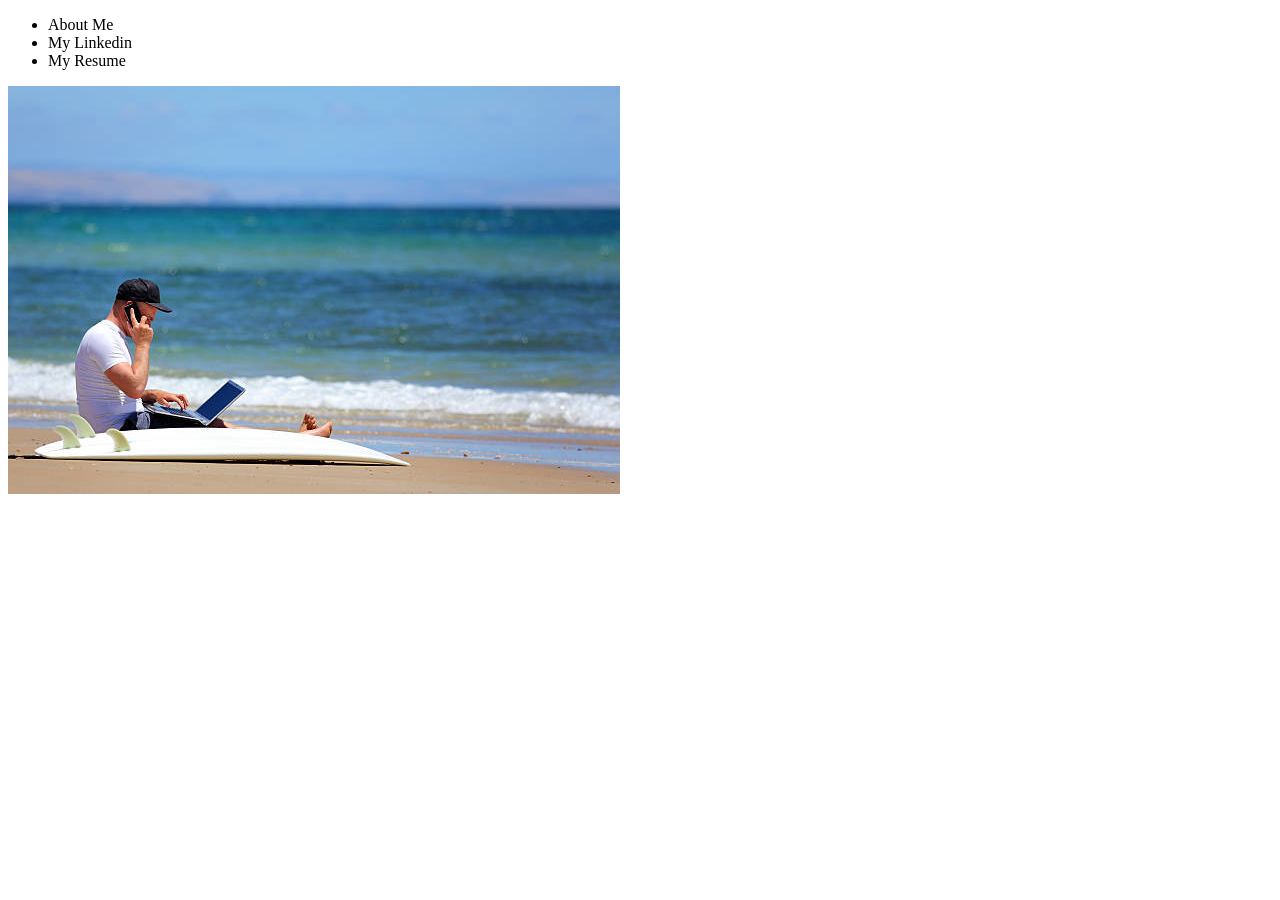
==== index.html @ b5cefdc2 "Add files via upload" ====
<!DOCTYPE html>
<html lang="en">
<head>
    <meta charset="UTF-8">
    <meta name="viewport" content="width=device-width, initial-scale=1.0">
    <title>Portfólio</title>
    <link rel="stylesheet" href="style.css">
</head>
<body>
    <header>
        <ul>
            <li>About Me</li>
            <li>My Linkedin</li>
            <li>My Resume</li>
        </ul>
    </header>
    <main>
        <img src="/fotoportfolio.jpg" alt="Homem na praia com computador e prancha de surf ao lado."/>
    </main>
</body>
</html>
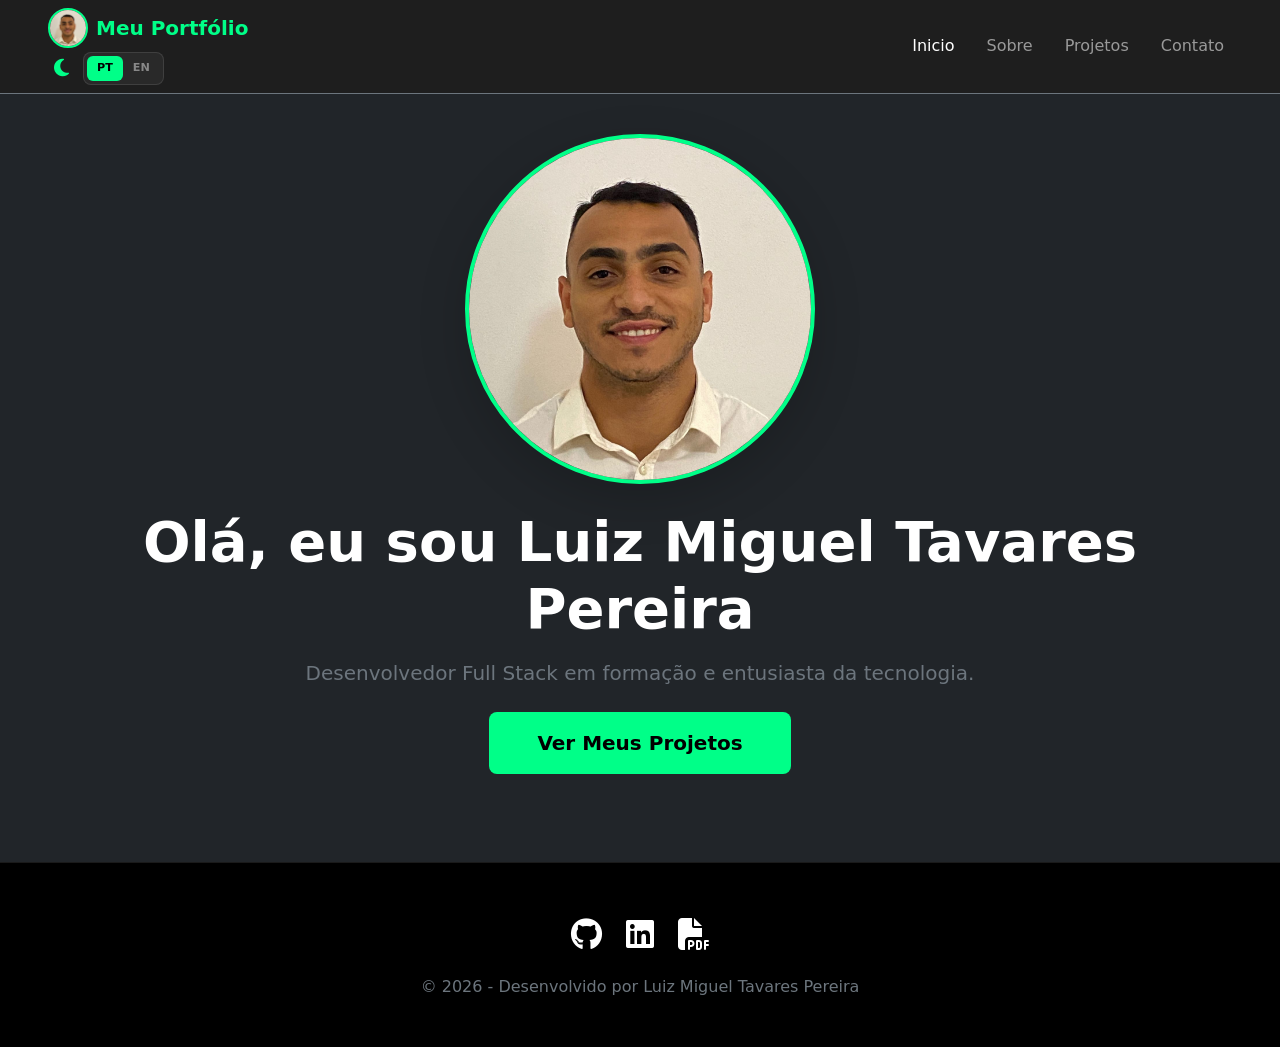
==== commit c63b056b: "First commit of the project" ====
--- a/index.html
+++ b/index.html
@@ -1,21 +1,108 @@
-<!DOCTYPE html>
-<html lang="en">
-<head>
-    <meta charset="UTF-8">
-    <meta name="viewport" content="width=device-width, initial-scale=1.0">
-    <title>Portfólio</title>
-    <link rel="stylesheet" href="style.css">
-</head>
-<body>
-    <header>
-        <ul>
-            <li>About Me</li>
-            <li>My Linkedin</li>
-            <li>My Resume</li>
-        </ul>
-    </header>
-    <main>
-        <img src="/fotoportfolio.jpg" alt="Homem na praia com computador e prancha de surf ao lado."/>
-    </main>
-</body>
+<!DOCTYPE html>
+<html lang="pt-br">
+<head>
+    <meta charset="UTF-8">
+    <meta name="viewport" content="width=device-width, initial-scale=1.0">
+    <link href="https://cdn.jsdelivr.net/npm/bootstrap@5.3.3/dist/css/bootstrap.min.css" rel="stylesheet">
+    <link rel="stylesheet" href="https://cdnjs.cloudflare.com/ajax/libs/font-awesome/6.5.1/css/all.min.css">
+    <link rel="stylesheet" href="./Style/style.css">
+    <title data-pt="Inicio | Portfólio" data-en="Home | Portfolio">Inicio | Portfólio</title>
+</head>
+<body class="bg-dark text-white">
+    <header>
+        <nav class="navbar navbar-expand-lg navbar-dark bg-dark-custom sticky-top border-bottom border-secondary">
+            <div class="container-fluid px-lg-5">
+                
+                <div class="d-flex flex-column align-items-start">
+                    <div class="d-flex align-items-center gap-2">
+                        <div class="foto-perfil-nav">
+                            <img src="/img/Foto de perfil.jpg" alt="Luiz Miguel" style="width: 40px; height: 40px; border-radius: 50%; object-fit: cover; border: 2px solid #00ff88;">
+                        </div>
+                        <a class="navbar-brand fw-bold text-neon m-0" href="#" data-pt="Meu Portfólio" data-en="My Portfolio">Meu Portfólio</a>
+                    </div>
+                    
+                    <div class="settings d-flex align-items-center gap-2 mt-1">
+                        <button id="theme-toggle" class="btn-icon-custom" title="Trocar Tema">
+                            <i class="fas fa-moon"></i>
+                        </button>
+                        <div class="lang-switcher-custom">
+                            <button class="active" onclick="changeLang('pt')">PT</button>
+                            <button onclick="changeLang('en')">EN</button>
+                        </div>
+                    </div>
+                </div>
+
+                <button class="navbar-toggler border-0" type="button" data-bs-toggle="collapse" data-bs-target="#navbarNav">
+                    <span class="navbar-toggler-icon"></span>
+                </button>
+
+                <div class="collapse navbar-collapse justify-content-end" id="navbarNav">
+                    <ul class="navbar-nav gap-lg-3 text-center">
+                        <li class="nav-item">
+                            <a class="nav-link active" href="index.html" data-pt="inicio" data-en="Home">Inicio</a>
+                        </li>
+                        <li class="nav-item">
+                            <a class="nav-link" href="./pages/sobre.html" data-pt="Sobre" data-en="About">Sobre</a>
+                        </li>
+                        <li class="nav-item">
+                            <a class="nav-link" href="./pages/projetos.html" data-pt="Projetos" data-en="Projects">Projetos</a>
+                        </li>
+                        <li class="nav-item">
+                            <a class="nav-link" href="mailto:miguelluiztavaress@gmail.com" data-pt="Contato" data-en="Contact">Contato</a>
+                        </li>
+                    </ul>
+                </div>
+            </div>
+        </nav>
+    </header>
+
+    <main class="container d-flex align-items-center justify-content-center" style="min-height: 80vh;">
+        <section id="hero" class="text-center">
+            <div class="foto-perfil mb-4">
+                <img src="./img/Foto de perfil.jpg" alt="Foto de Luiz Miguel" class="img-fluid rounded-circle shadow-lg" style="width: 350px; height: 350px; object-fit: cover; border: 4px solid #00ff88;">
+            </div>
+            
+            <h1 class="display-4 fw-bold mb-3" 
+                data-pt="Olá, eu sou Luiz Miguel Tavares Pereira" 
+                data-en="Hi, I'm Luiz Miguel Tavares Pereira">
+                Olá, eu sou Luiz Miguel Tavares Pereira
+            </h1>
+
+            <p class="lead mb-4 text-secondary" 
+               data-pt="Desenvolvedor Full Stack em formação e entusiasta da tecnologia." 
+               data-en="Full Stack Developer in training and technology enthusiast.">
+               Desenvolvedor Full Stack em formação e entusiasta da tecnologia.
+            </p>
+
+            <a href="./pages/projetos.html" class="btn btn-neon btn-lg px-5 py-3 fw-bold" 
+               data-pt="Ver Meus Projetos" 
+               data-en="View My Projects">
+               Ver Meus Projetos
+            </a>
+        </section>
+    </main>
+
+    <footer class="py-5 bg-black text-center mt-5">
+        <div class="container">
+            <div class="social-links mb-3 d-flex justify-content-center gap-4">
+                <a href="https://github.com/luizmiguelpe" target="_blank" class="text-white fs-2">
+                    <i class="fab fa-github"></i>
+                </a>
+                <a href="https://www.linkedin.com/in/luizmiguelpereira" target="_blank" class="text-white fs-2">
+                    <i class="fab fa-linkedin"></i>
+                </a>
+                <a href="./img/CV_PT_LuizMiguel.pdf" id="cv-link" target="_blank" 
+                   data-pt-link="./img/CV_PT_LuizMiguel.pdf" 
+                   data-en-link="./img/CV_IN_LuizMiguel.pdf" title="Ver Currículo"
+                   class="text-white fs-2">
+                    <i class="fas fa-file-pdf"></i>
+                </a>
+            </div>
+            <p class="text-secondary mb-0">&copy; 2026 - Desenvolvido por Luiz Miguel Tavares Pereira</p>
+        </div>
+    </footer>
+    
+    <script src="https://cdn.jsdelivr.net/npm/bootstrap@5.3.3/dist/js/bootstrap.bundle.min.js"></script>
+    <script src="./Scripts/script.js"></script>
+</body>
 </html>
--- a/Style/style.css
+++ b/Style/style.css
@@ -0,0 +1,212 @@
+/* =========================================
+   1. VARIÁVEIS (DESIGN SYSTEM)
+   ========================================= */
+:root {
+    --neon-green: #00ff88;
+    --neon-green-hover: #05e67d;
+    --dark-bg: #121212;
+    --dark-card: #1e1e1e;
+    --light-bg: #f8f9fa;
+    --light-card: #ffffff;
+    --transition: all 0.3s ease;
+}
+
+/* =========================================
+   2. RESET E GERAL
+   ========================================= */
+body {
+    background-color: var(--dark-bg);
+    color: #ffffff;
+    font-family: 'Inter', system-ui, -apple-system, sans-serif;
+    transition: var(--transition);
+    min-height: 100vh;
+}
+
+main {
+    min-height: 75vh;
+}
+
+/* =========================================
+   3. COMPONENTES CUSTOMIZADOS
+   ========================================= */
+
+.bg-dark-custom {
+    background-color: var(--dark-card) !important;
+}
+
+.text-neon {
+    color: var(--neon-green) !important;
+}
+
+.btn-neon {
+    background-color: var(--neon-green);
+    color: #000 !important;
+    font-weight: 600;
+    border: none;
+    transition: var(--transition);
+}
+
+.btn-neon:hover {
+    transform: translateY(-3px);
+    box-shadow: 0 8px 20px rgba(0, 255, 136, 0.3);
+    background-color: var(--neon-green-hover);
+}
+
+.foto-perfil img {
+    border: 3px solid var(--neon-green);
+    transition: var(--transition);
+}
+
+.foto-perfil img:hover {
+    transform: scale(1.05);
+}
+
+.lang-switcher-custom {
+    display: flex;
+    background: rgba(255, 255, 255, 0.05);
+    padding: 3px;
+    border-radius: 8px;
+    border: 1px solid rgba(255, 255, 255, 0.1);
+}
+
+.lang-switcher-custom button {
+    background: transparent;
+    border: none;
+    color: #888;
+    font-size: 0.7rem;
+    padding: 4px 10px;
+    border-radius: 6px;
+    font-weight: bold;
+    transition: var(--transition);
+}
+
+.lang-switcher-custom button.active {
+    background-color: var(--neon-green);
+    color: #000;
+}
+
+.btn-icon-custom {
+    background: none;
+    border: none;
+    color: var(--neon-green);
+    font-size: 1.25rem;
+    cursor: pointer;
+    transition: var(--transition);
+}
+
+.skill-card {
+    background-color: var(--dark-card);
+    transition: var(--transition);
+}
+
+.skill-card:hover {
+    transform: translateY(-8px);
+    border-color: var(--neon-green) !important;
+}
+
+/* =========================================
+   4. MODO LIGHT 
+   ========================================= */
+body.light-theme {
+    background-color: var(--light-bg) !important;
+    color: #212529 !important;
+}
+
+body.light-theme .bg-dark-custom,
+body.light-theme .skill-card,
+body.light-theme .bg-dark-custom {
+    background-color: var(--light-card) !important;
+    color: #212529 !important;
+    border-color: #dee2e6 !important;
+}
+
+body.light-theme .text-white,
+body.light-theme .lead {
+    color: #212529 !important;
+}
+
+body.light-theme .text-secondary {
+    color: #6c757d !important;
+}
+
+body.light-theme .nav-link {
+    color: #444 !important;
+}
+
+body.light-theme .nav-link.active,
+body.light-theme .nav-link:hover {
+    color: #008f51 !important;
+}
+
+body.light-theme .lang-switcher-custom {
+    background: rgba(0, 0, 0, 0.05);
+    border: 1px solid rgba(0, 0, 0, 0.1);
+}
+
+/* =========================================
+   5. FOOTER
+   ========================================= */
+footer {
+    border-top: 1px solid rgba(255, 255, 255, 0.1);
+}
+
+body.light-theme footer {
+    border-top: 1px solid #dee2e6;
+}
+
+footer a:hover {
+    color: var(--neon-green) !important;
+}
+
+/* =========================================
+   COMPONENTES: CARDS COM OVERLAY
+   ========================================= */
+
+.project-card-link {
+    display: block; 
+    transition: var(--transition); 
+}
+
+.project-overlay-card {
+    cursor: pointer;
+    transition: transform 0.4s cubic-bezier(0.175, 0.885, 0.32, 1.275), box-shadow 0.3s ease;
+}
+
+.project-overlay-card .card-img-overlay {
+    background-color: rgba(0, 0, 0, 0.9); 
+    opacity: 0; 
+    transition: opacity 0.4s ease, backdrop-filter 0.3s ease; 
+    border-radius: inherit; 
+}
+
+/* --- EFEITOS HOVER --- */
+
+.project-card-link:hover .project-overlay-card {
+    transform: scale(1.03) translateY(-5px); 
+    box-shadow: 0 10px 30px rgba(0, 255, 136, 0.25); 
+    border-color: var(--neon-green) !important; 
+}
+
+.project-card-link:hover .project-overlay-card .card-img-overlay {
+    opacity: 1; 
+}
+
+.project-card-link:hover .project-overlay-card img {
+    transform: scale(1.05);
+}
+
+.project-overlay-card img {
+    transition: transform 0.5s ease;
+}
+
+/* =========================================
+   6. RESPONSIVIDADE
+   ========================================= */
+@media (max-width: 991px) {
+    .navbar-collapse {
+        background-color: inherit;
+        padding: 1rem;
+        border-radius: 8px;
+        margin-top: 10px;
+    }
+}
